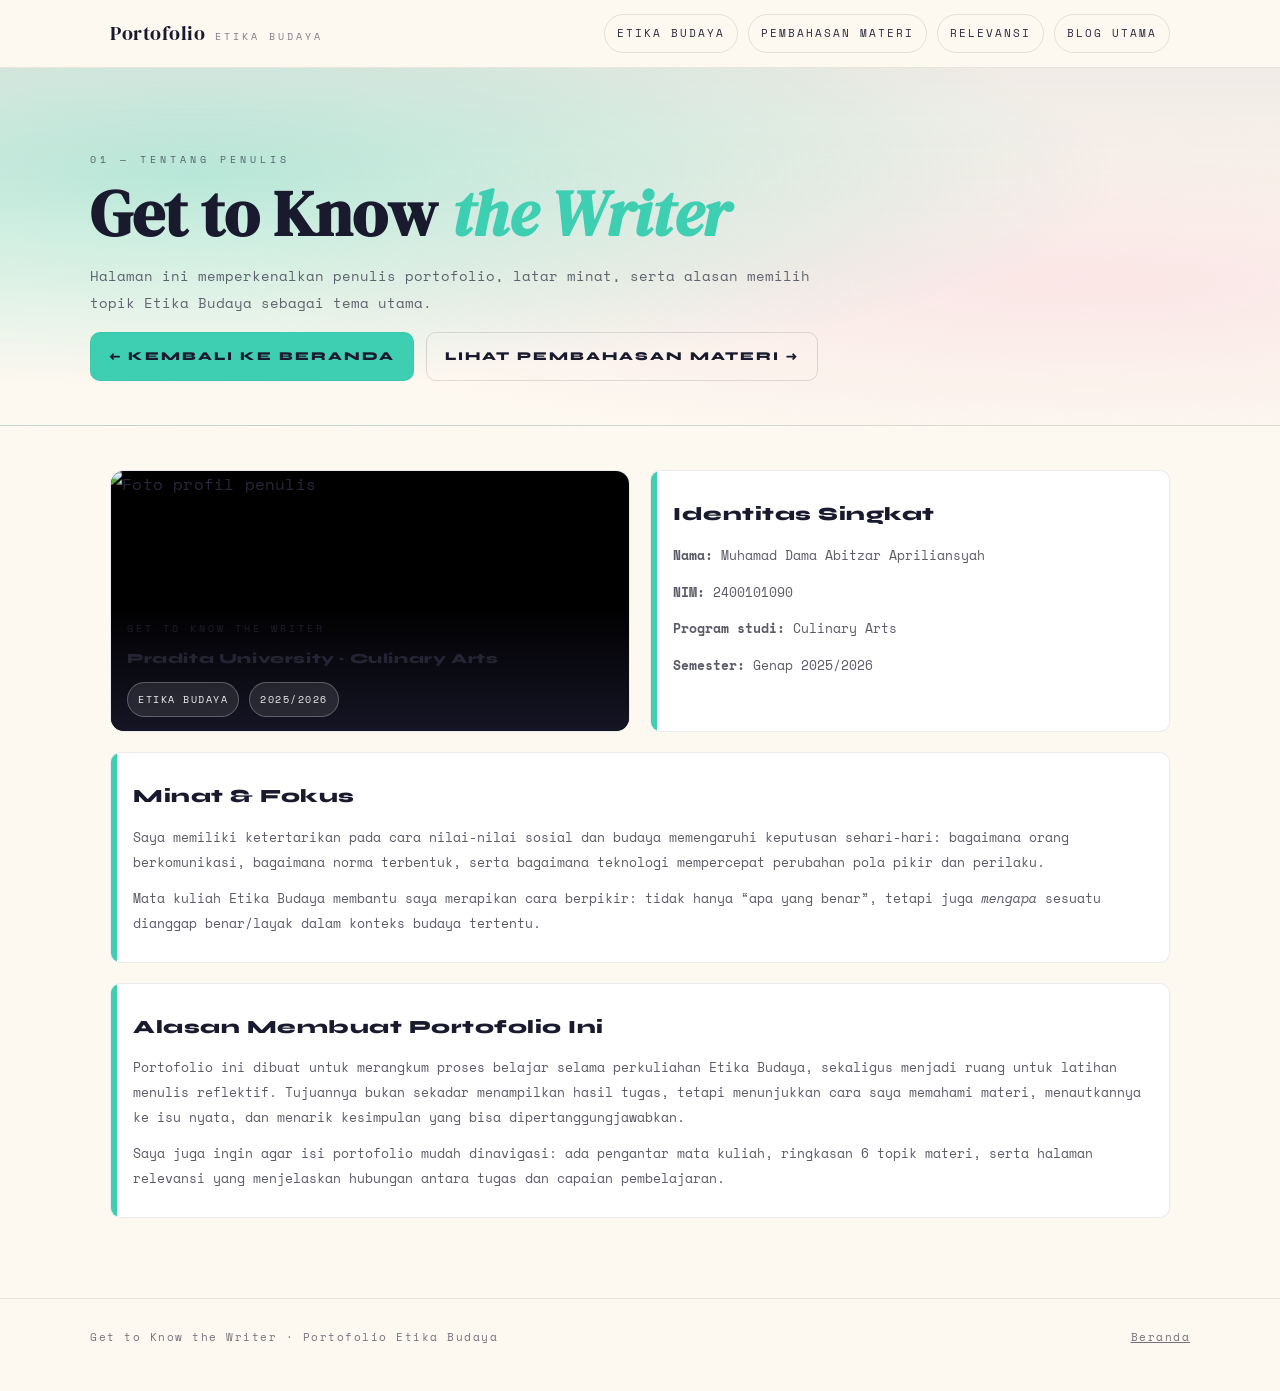
==== profile.html @ 8ad5393c "Add files via upload" ====
<!doctype html>
<html lang="id">
<head>
  <meta charset="utf-8" />
  <meta name="viewport" content="width=device-width, initial-scale=1" />
  <title>Get to Know the Writer</title>
  <link href="https://fonts.googleapis.com/css2?family=DM+Serif+Display:ital@0;1&family=Space+Mono:ital,wght@0,400;0,700;1,400&family=Syne:wght@400;700;800&display=swap" rel="stylesheet">
  <link rel="stylesheet" href="theme.css" />
  <style>
    /* Foto profil (tetap satu tema) */
    .writer-photo{
      padding: 0;
      overflow: hidden;
      border-radius: 14px;
    }
    .writer-photo .img-wrap{
      position: relative;
      height: 100%;
      min-height: 260px;
      background: #000;
    }
    .writer-photo img{
      position: absolute;
      inset: 0;
      width: 100%;
      height: 100%;
      object-fit: cover;
      object-position: 50% 70%;
      display: block;
      filter: saturate(1.05) contrast(1.05);
      transform: scale(1.02);
    }
    .writer-photo .overlay{
      position: absolute;
      inset: auto 0 0 0;
      padding: 16px 16px 14px;
      background: linear-gradient(to top, rgba(26,26,46,0.80), rgba(26,26,46,0.0));
      color: #fff;
    }
    .writer-photo .kicker{
      font-size: 10px;
      letter-spacing: 3px;
      text-transform: uppercase;
      opacity: 0.85;
      margin: 0;
    }
    .writer-photo .title-mini{
      margin: 8px 0 0;
      font-family: "Syne", sans-serif;
      font-weight: 800;
      letter-spacing: 0.6px;
      font-size: 14px;
    }
    .writer-photo .chips{
      margin-top: 10px;
      display: flex;
      flex-wrap: wrap;
      gap: 10px;
    }
    .writer-photo .chip{
      display: inline-flex;
      align-items: center;
      gap: 8px;
      padding: 7px 10px;
      border-radius: 999px;
      border: 1px solid rgba(255,255,255,0.25);
      background: rgba(255,255,255,0.10);
      font-size: 10px;
      letter-spacing: 1.5px;
      text-transform: uppercase;
      color: rgba(255,255,255,0.92);
      backdrop-filter: blur(10px);
    }
  </style>
</head>
<body class="accent-teal">
  <header class="topbar">
    <div class="topbar-inner">
      <a class="brand" href="index.html">
        <span class="brand-title">Portofolio</span>
        <span class="brand-sub">Etika Budaya</span>
      </a>
      <nav class="nav">
        <a href="mata-kuliah.html">Etika Budaya</a>
        <a href="materi.html">Pembahasan Materi</a>
        <a href="relevansi.html">Relevansi</a>
        <a href="web-blog-utama.html">Blog Utama</a>
      </nav>
    </div>
  </header>

  <section class="hero">
    <div class="hero-inner">
      <p class="kicker">01 — Tentang Penulis</p>
      <h1 class="title">Get to Know <em>the Writer</em></h1>
      <p class="subtitle">
        Halaman ini memperkenalkan penulis portofolio, latar minat, serta alasan memilih topik Etika Budaya sebagai tema utama.
      </p>
      <div class="btn-row">
        <a class="btn btn-primary" href="index.html">← Kembali ke Beranda</a>
        <a class="btn btn-ghost" href="materi.html">Lihat Pembahasan Materi →</a>
      </div>
    </div>
  </section>

  <main class="content">
    <div class="grid">
      <article class="card span-6 writer-photo">
        <div class="img-wrap">
          <img src="assets/foto-profile.jpg" alt="Foto profil penulis" />
          <div class="overlay">
            <p class="kicker">Get to Know the Writer</p>
            <p class="title-mini">Pradita University · Culinary Arts</p>
            <div class="chips">
              <span class="chip">Etika Budaya</span>
              <span class="chip">2025/2026</span>
            </div>
          </div>
        </div>
      </article>

      <article class="card span-6">
        <h3>Identitas Singkat</h3>
        <p><strong>Nama:</strong> Muhamad Dama Abitzar Apriliansyah</p>
        <p><strong>NIM:</strong> 2400101090</p>
        <p><strong>Program studi:</strong> Culinary Arts</p>
        <p><strong>Semester:</strong> Genap 2025/2026</p>
      </article>

      <article class="card">
        <h3>Minat & Fokus</h3>
        <p>
          Saya memiliki ketertarikan pada cara nilai-nilai sosial dan budaya memengaruhi keputusan sehari-hari: bagaimana orang berkomunikasi,
          bagaimana norma terbentuk, serta bagaimana teknologi mempercepat perubahan pola pikir dan perilaku.
        </p>
        <p>
          Mata kuliah Etika Budaya membantu saya merapikan cara berpikir: tidak hanya “apa yang benar”, tetapi juga
          <em>mengapa</em> sesuatu dianggap benar/layak dalam konteks budaya tertentu.
        </p>
      </article>

      <article class="card">
        <h3>Alasan Membuat Portofolio Ini</h3>
        <p>
          Portofolio ini dibuat untuk merangkum proses belajar selama perkuliahan Etika Budaya, sekaligus menjadi ruang untuk latihan menulis
          reflektif. Tujuannya bukan sekadar menampilkan hasil tugas, tetapi menunjukkan cara saya memahami materi, menautkannya ke isu nyata,
          dan menarik kesimpulan yang bisa dipertanggungjawabkan.
        </p>
        <p>
          Saya juga ingin agar isi portofolio mudah dinavigasi: ada pengantar mata kuliah, ringkasan 6 topik materi, serta halaman relevansi
          yang menjelaskan hubungan antara tugas dan capaian pembelajaran.
        </p>
      </article>

      <!-- Bagian "Prinsip Menulis di Portofolio" dan "Kontak" dihapus sesuai permintaan -->
    </div>
  </main>

  <footer>
    <div class="footer-inner">
      <div>Get to Know the Writer · Portofolio Etika Budaya</div>
      <div><a href="index.html">Beranda</a></div>
    </div>
  </footer>
</body>
</html>
---- theme.css ----
:root{
  --pink:#f0a8c0;
  --teal:#3ecfb2;
  --cream:#fdf8f0;
  --dark:#1a1a2e;
  --gold:#f4d03f;
  --purple:#9b59b6;
  --text:#2c2c3e;

  /* Default page accent (override per page) */
  --page-accent: var(--teal);
  --page-bg: var(--cream);
}

*{box-sizing:border-box}
html,body{margin:0;padding:0}
body{
  font-family:"Space Mono",monospace;
  background: var(--page-bg);
  color: var(--text);
  line-height: 1.9;
}

a{color:inherit}

.topbar{
  position: sticky;
  top: 0;
  z-index: 50;
  backdrop-filter: blur(10px);
  background: rgba(253,248,240,0.8);
  border-bottom: 1px solid rgba(0,0,0,0.08);
}

.topbar-inner{
  max-width: 1100px;
  margin: 0 auto;
  padding: 14px 20px;
  display:flex;
  gap:16px;
  align-items:center;
  justify-content:space-between;
}

.brand{
  display:flex;
  gap:10px;
  align-items:baseline;
  text-decoration:none;
}
.brand-title{
  font-family:"DM Serif Display",serif;
  font-size: 20px;
  letter-spacing: 0.5px;
  color: var(--dark);
}
.brand-sub{
  font-size: 10px;
  letter-spacing: 3px;
  text-transform: uppercase;
  color: rgba(26,26,46,0.55);
}

.nav{
  display:flex;
  flex-wrap:wrap;
  gap:10px;
  align-items:center;
}
.nav a{
  text-decoration:none;
  font-size:11px;
  letter-spacing: 2px;
  text-transform: uppercase;
  padding: 8px 12px;
  border: 1px solid rgba(0,0,0,0.10);
  border-radius: 999px;
  transition: transform .2s ease, background .2s ease, border-color .2s ease;
}
.nav a:hover{
  transform: translateY(-2px);
  border-color: rgba(0,0,0,0.18);
  background: rgba(0,0,0,0.03);
}

.hero{
  padding: 72px 20px 44px;
  background: radial-gradient(ellipse at 15% 30%, color-mix(in srgb, var(--page-accent) 35%, transparent) 0%, transparent 60%),
              radial-gradient(ellipse at 85% 60%, rgba(240,168,192,0.22) 0%, transparent 55%),
              linear-gradient(180deg, rgba(26,26,46,0.06), transparent 45%);
  border-bottom: 1px solid rgba(0,0,0,0.08);
}
.hero-inner{
  max-width: 1100px;
  margin: 0 auto;
}
.kicker{
  font-size: 10px;
  letter-spacing: 4px;
  text-transform: uppercase;
  color: rgba(26,26,46,0.65);
}
.title{
  font-family:"DM Serif Display",serif;
  font-size: clamp(2.2rem, 5vw, 4rem);
  margin: 10px 0 8px;
  color: var(--dark);
  line-height: 1.1;
}
.title em{font-style: italic; color: var(--page-accent)}
.subtitle{
  max-width: 760px;
  color: rgba(44,44,62,0.72);
  font-size: 14px;
}

.content{
  max-width: 1100px;
  margin: 0 auto;
  padding: 44px 20px 80px;
}

.grid{
  display:grid;
  grid-template-columns: repeat(12, 1fr);
  gap: 20px;
}
.card{
  grid-column: span 12;
  background: #fff;
  border: 1px solid rgba(0,0,0,0.08);
  border-radius: 10px;
  padding: 26px 22px;
  position:relative;
  overflow:hidden;
}
.card::before{
  content:"";
  position:absolute;
  inset:0 auto 0 0;
  width: 6px;
  background: var(--page-accent);
}
.card h3{
  font-family:"Syne",sans-serif;
  font-weight: 800;
  margin: 0 0 10px;
  letter-spacing: .5px;
  color: var(--dark);
}
.card p{margin: 0 0 12px; font-size: 13px; color: rgba(44,44,62,0.78)}
.card p:last-child{margin-bottom: 0}

.btn-row{
  display:flex;
  flex-wrap:wrap;
  gap: 12px;
  margin-top: 16px;
}

.btn{
  display:inline-flex;
  align-items:center;
  gap:10px;
  text-decoration:none;
  padding: 12px 18px;
  font-family:"Syne",sans-serif;
  font-weight: 800;
  font-size: 12px;
  letter-spacing: 2px;
  text-transform: uppercase;
  border-radius: 10px;
  transition: transform .2s ease, box-shadow .2s ease, background .2s ease, color .2s ease, border-color .2s ease;
  border: 1px solid rgba(0,0,0,0.12);
}
.btn-primary{
  background: var(--page-accent);
  color: var(--dark);
  border-color: color-mix(in srgb, var(--page-accent) 70%, rgba(0,0,0,0.12));
}
.btn-primary:hover{
  transform: translateY(-2px);
  box-shadow: 0 16px 34px rgba(0,0,0,0.12);
}
.btn-ghost{
  background: transparent;
  color: var(--dark);
}
.btn-ghost:hover{
  transform: translateY(-2px);
  background: rgba(0,0,0,0.03);
}

.section{
  margin-top: 28px;
  padding-top: 18px;
  border-top: 1px solid rgba(0,0,0,0.08);
}
.section h2{
  font-family:"Syne",sans-serif;
  font-weight: 800;
  letter-spacing: 1px;
  margin: 0 0 10px;
  color: var(--dark);
}
.section h2 span{color: var(--page-accent)}

.anchor{
  scroll-margin-top: 90px;
}

.note{
  background: color-mix(in srgb, var(--page-accent) 10%, #fff);
  border: 1px dashed color-mix(in srgb, var(--page-accent) 45%, rgba(0,0,0,0.14));
  padding: 14px 16px;
  border-radius: 10px;
  color: rgba(44,44,62,0.78);
  font-size: 13px;
}

footer{
  border-top: 1px solid rgba(0,0,0,0.08);
  padding: 28px 20px 44px;
  color: rgba(44,44,62,0.65);
  font-size: 11px;
  letter-spacing: 1.5px;
}

/* Media / tugas cards */
.media-grid{
  display:grid;
  grid-template-columns: repeat(12, 1fr);
  gap: 20px;
}
.media-card{
  grid-column: span 12;
  background: #fff;
  border: 1px solid rgba(0,0,0,0.08);
  border-radius: 14px;
  overflow:hidden;
  position: relative;
}
.media-head{
  padding: 18px 18px 14px;
  background:
    radial-gradient(ellipse at 10% 30%, color-mix(in srgb, var(--page-accent) 35%, transparent) 0%, transparent 60%),
    linear-gradient(180deg, rgba(26,26,46,0.04), transparent 65%);
  border-bottom: 1px solid rgba(0,0,0,0.06);
}
.media-eyebrow{
  font-size: 10px;
  letter-spacing: 3px;
  text-transform: uppercase;
  color: rgba(26,26,46,0.6);
}
.media-title{
  margin-top: 8px;
  font-family:"Syne",sans-serif;
  font-weight: 800;
  letter-spacing: .5px;
  color: var(--dark);
}
.media-body{
  padding: 16px 18px 18px;
  color: rgba(44,44,62,0.78);
  font-size: 13px;
}
.media-meta{
  display:flex;
  flex-wrap:wrap;
  gap: 10px;
  margin-top: 12px;
}
.chip{
  display:inline-flex;
  align-items:center;
  gap:8px;
  padding: 7px 10px;
  border-radius: 999px;
  border: 1px solid rgba(0,0,0,0.10);
  background: rgba(0,0,0,0.02);
  font-size: 10px;
  letter-spacing: 1.5px;
  text-transform: uppercase;
  color: rgba(26,26,46,0.7);
}
.embed{
  position: relative;
  width: 100%;
  aspect-ratio: 16 / 9;
  border-top: 1px solid rgba(0,0,0,0.06);
  background: #000;
}
.embed iframe{
  position:absolute;
  inset:0;
  width:100%;
  height:100%;
  border:0;
}
.pdf-preview{
  width: 100%;
  height: 320px;
  border: 0;
  border-top: 1px solid rgba(0,0,0,0.06);
}

@media (min-width: 820px){
  .media-card.span-6{ grid-column: span 6; }
}

@media (max-width: 520px){
  .pdf-preview{ height: 240px; }
}
footer .footer-inner{
  max-width: 1100px;
  margin: 0 auto;
  display:flex;
  gap: 16px;
  justify-content:space-between;
  flex-wrap: wrap;
}

/* Accent presets */
body.accent-teal{ --page-accent: var(--teal); --page-bg: var(--cream); }
body.accent-pink{ --page-accent: var(--pink); --page-bg: #fff; }
body.accent-gold{ --page-accent: var(--gold); --page-bg: #fffdf5; }
body.accent-purple{ --page-accent: var(--purple); --page-bg: #f7f2fb; }

@media (min-width: 820px){
  .card.span-6{ grid-column: span 6; }
  .card.span-7{ grid-column: span 7; }
  .card.span-5{ grid-column: span 5; }
}

@media (max-width: 520px){
  .nav{display:none}
}
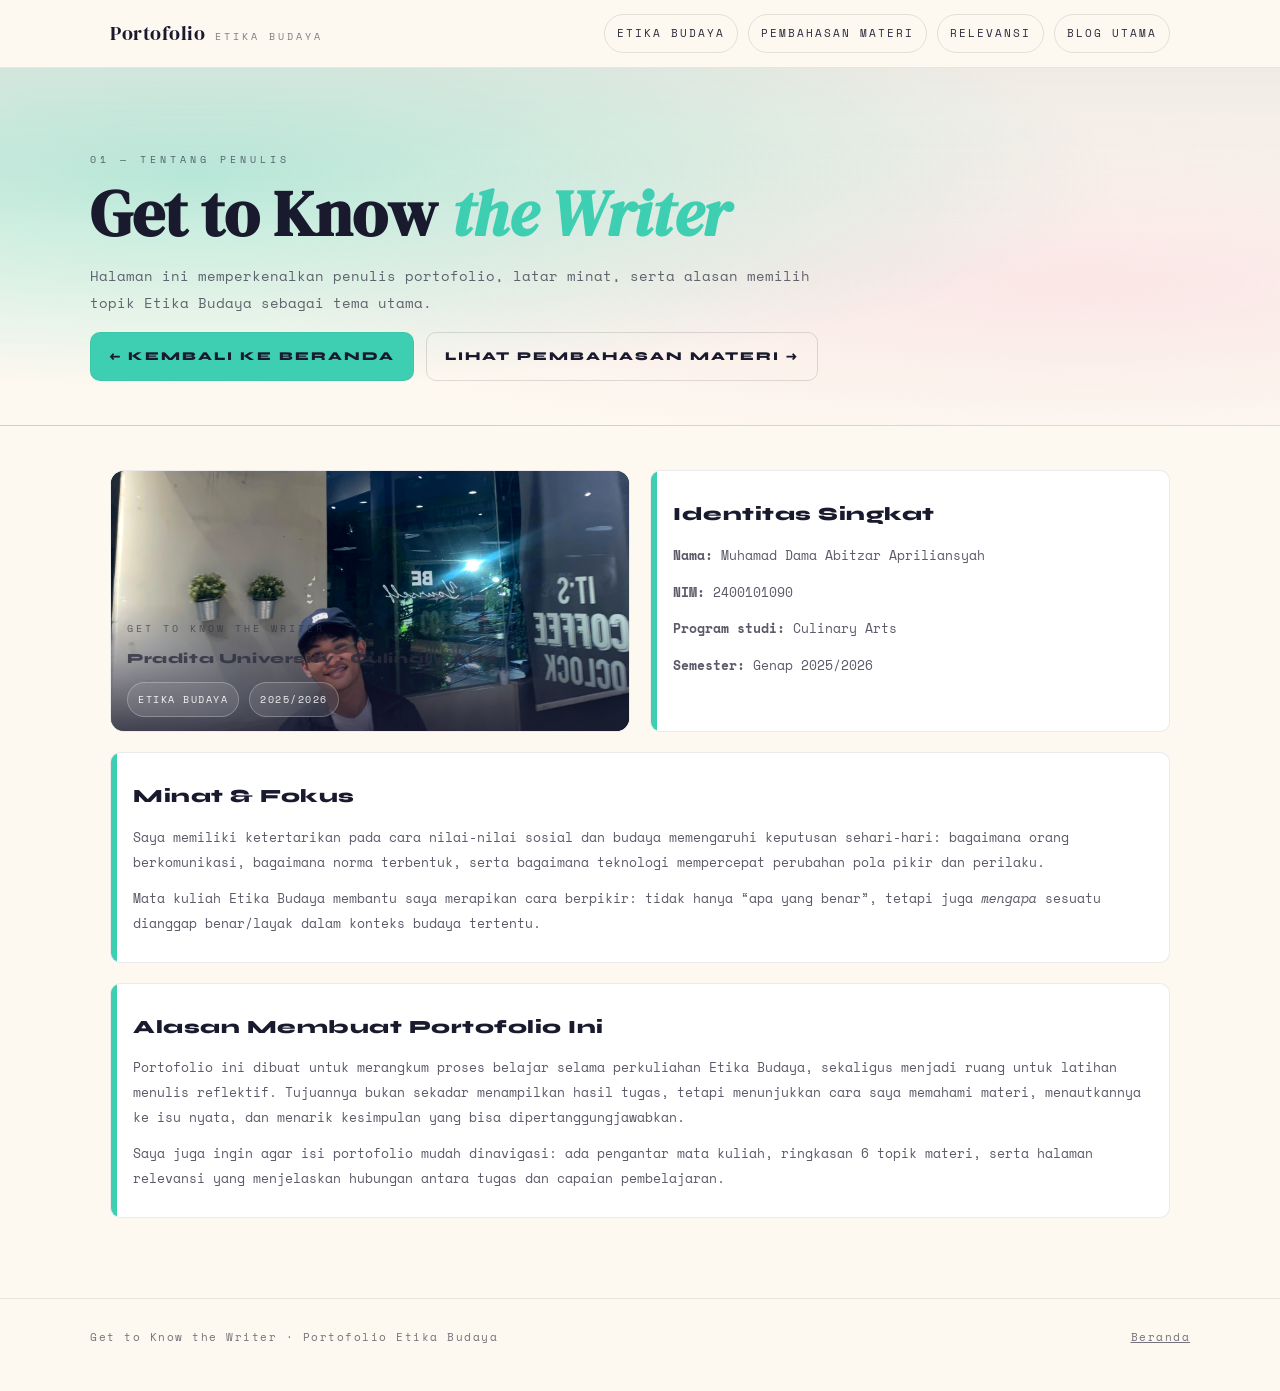
==== commit 49b5c2a5: "Update profile.html" ====
--- a/profile.html
+++ b/profile.html
@@ -107,7 +107,7 @@
     <div class="grid">
       <article class="card span-6 writer-photo">
         <div class="img-wrap">
-          <img src="assets/foto-profile.jpg" alt="Foto profil penulis" />
+          <img src="foto-profile.jpg" alt="Foto profil penulis" />
           <div class="overlay">
             <p class="kicker">Get to Know the Writer</p>
             <p class="title-mini">Pradita University · Culinary Arts</p>
